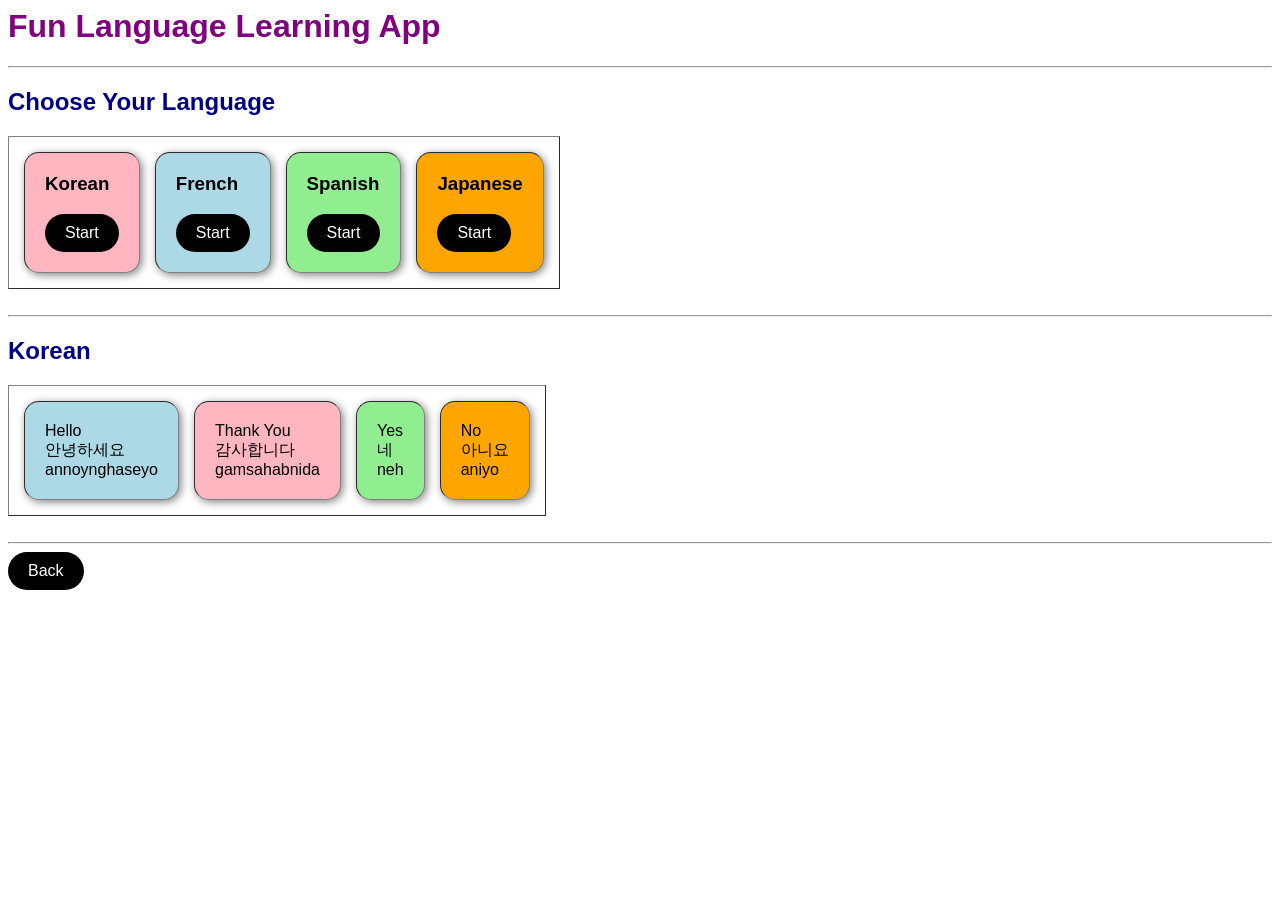
==== Lag1.html @ 2fad4733 "edit lag1" ====
<html>
<head>    
<h1> Fun Language Learning App </h1>
<link rel="stylesheet" href="style.css"
</head>
<hr>

<h2>Choose Your Language </h2>

<table border="1" cellpadding="20">
<tr>

<td bgcolor="lightpink">
<h3> Korean</h3>
<a href="Lag1.html">
<button>Start</button>
</a>
</td>

<td bgcolor="lightblue">
<h3> French</h3>
<a href="Lag2.html">
<button>Start</button>
</a>
</td>

<td bgcolor="lightgreen">
<h3> Spanish</h3>
<a href="Lag3.html">
<button>Start</button>
</a>
</td>

<td bgcolor="orange">
<h3> Japanese</h3>
<a href="Lag4.html">
<button>Start</button>
</a>
</td>

</tr>
</table>

<br>

<hr>

<h2 id="korean"> Korean</h2>

<table border="1" cellpadding="15">
<tr>
<td bgcolor="lightblue">Hello<br>안녕하세요<br>annoynghaseyo</td>
<td bgcolor="lightpink">Thank You<br>감사합니다<br>gamsahabnida</td>
<td bgcolor="lightgreen">Yes<br>네<br>neh</td>
<td bgcolor="orange">No<br>아니요<br>aniyo</td>
</tr>
</table>

<br>

<hr>

<a href="index.html"><button>Back</button></a>
</html>
---- style.css ----
body{
font-family: Arial, sans-serif;
}


td{
border-radius: 15px;
padding: 20px;
box-shadow: 2px 2px 8px gray;
transition: 0.3s;
}

td:hover{
transform: scale(1.05);
background-color: white;
}

table{
border-collapse: separate;
border-spacing: 15px;
}
button{
padding: 10px 20px;
border-radius: 20px;
border: none;
background-color: black;
color: white;
font-size: 16px;
cursor: pointer;
}

button:hover{
background-color: purple;
color: white;
}

h1{
color: purple;
}

h2{
color: darkblue;
}

footer{
margin-top: 20px;
}
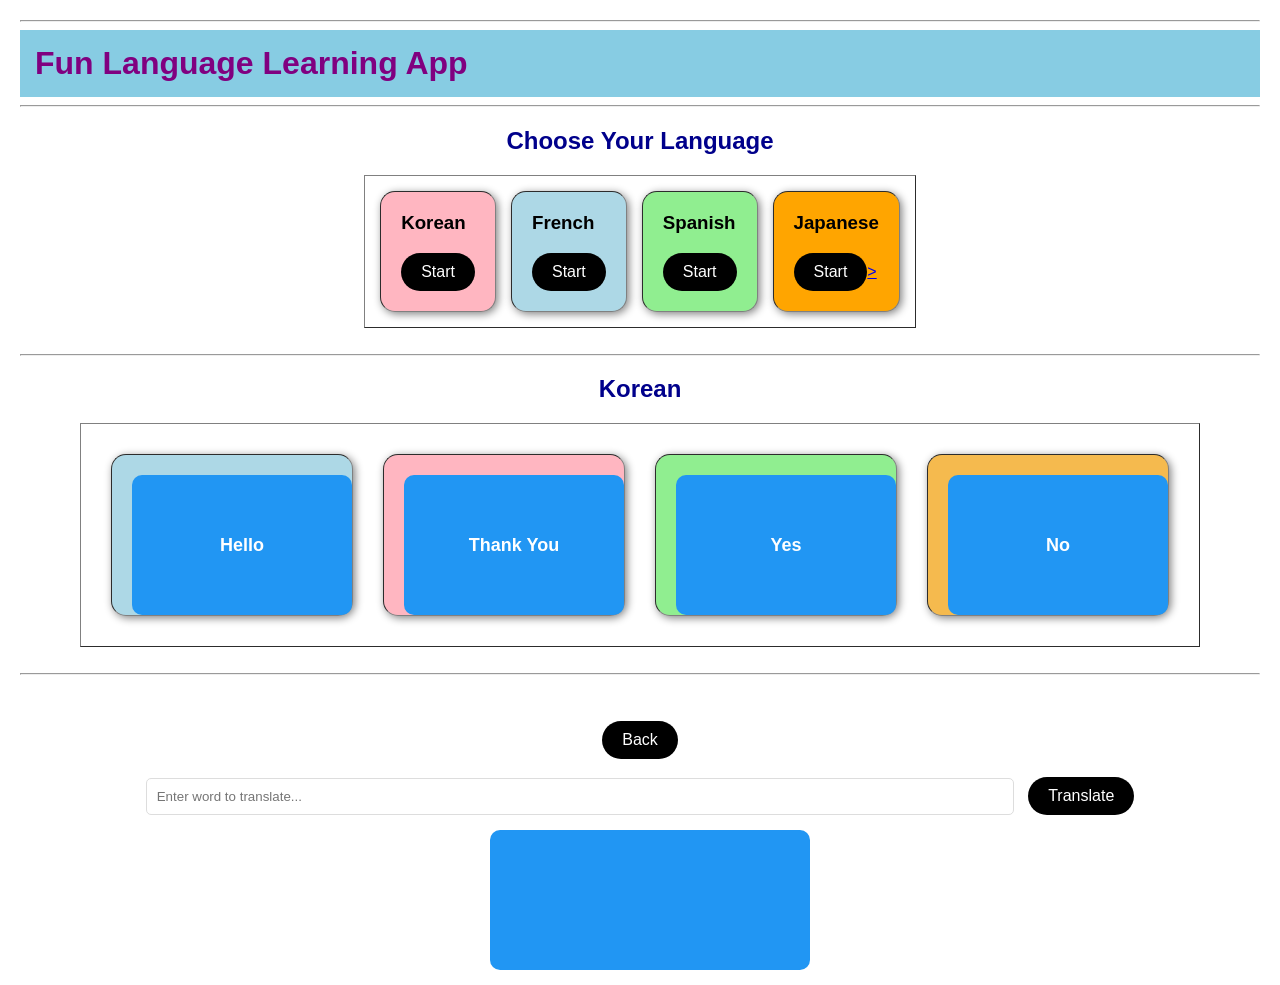
==== commit ded20d53: "update index file" ====
--- a/Lag1.html
+++ b/Lag1.html
@@ -1,64 +1,119 @@
 <html>
-<head>    
-<h1> Fun Language Learning App </h1>
-<link rel="stylesheet" href="style.css"
+<hr>
+<head>
+    <title>Korean Learning</title>
+    <h1> Fun Language Learning App </h1>
+    <link rel="stylesheet" href="style.css">
 </head>
 <hr>
 
-<h2>Choose Your Language </h2>
+<body>
+<center>
+    <h2>Choose Your Language </h2>
 
-<table border="1" cellpadding="20">
-<tr>
+    <table border="1" cellpadding="20">
+        <tr>
 
-<td bgcolor="lightpink">
-<h3> Korean</h3>
-<a href="Lag1.html">
-<button>Start</button>
-</a>
-</td>
+            <td bgcolor="lightpink">
+                <h3> Korean</h3>
+                <a href="Lag1.html"><button>Start</button></a>
+            </td>
 
-<td bgcolor="lightblue">
-<h3> French</h3>
-<a href="Lag2.html">
-<button>Start</button>
-</a>
-</td>
+            <td bgcolor="lightblue">
+                <h3> French</h3>
+                <a href="Lag2.html"><button>Start</button></a>
+            </td>
 
-<td bgcolor="lightgreen">
-<h3> Spanish</h3>
-<a href="Lag3.html">
-<button>Start</button>
-</a>
-</td>
+            <td bgcolor="lightgreen">
+                <h3> Spanish</h3>
+                <a href="Lag3.html"><button>Start</button></a>
+            </td>
 
-<td bgcolor="orange">
-<h3> Japanese</h3>
-<a href="Lag4.html">
-<button>Start</button>
-</a>
-</td>
+            <td bgcolor="orange">
+                <h3> Japanese</h3>
+                <a href="Lag4.html"><button>Start</button>>
+            </td>
 
-</tr>
-</table>
+        </tr>
+    </table>
 
-<br>
+    <br>
 
-<hr>
+    <hr>
 
-<h2 id="korean"> Korean</h2>
+    <h2 id="korean"> Korean</h2>
 
-<table border="1" cellpadding="15">
-<tr>
-<td bgcolor="lightblue">Hello<br>안녕하세요<br>annoynghaseyo</td>
-<td bgcolor="lightpink">Thank You<br>감사합니다<br>gamsahabnida</td>
-<td bgcolor="lightgreen">Yes<br>네<br>neh</td>
-<td bgcolor="orange">No<br>아니요<br>aniyo</td>
-</tr>
-</table>
+    <table border="1" cellpadding="15">
+        <tr>
+            <td class="flip-card1">
 
-<br>
+                <div class="flip-card-inner">
+                    <div class="flip-card-front">Hello</div>
+                    <div class="flip-card-back">안녕하세요 (Annyeonghaseyo)</div>
+                </div>
 
-<hr>
+            </td>
+            <td class="flip-card2">
 
-<a href="index.html"><button>Back</button></a>
+                <div class="flip-card-inner">
+                    <div class="flip-card-front">Thank You</div>
+                    <div class="flip-card-back">감사합니다 (Gamsahamnida)</div>
+                </div>
+
+            </td>
+            <td class="flip-card3">
+
+                <div class="flip-card-inner">
+                    <div class="flip-card-front">Yes</div>
+                    <div class="flip-card-back">네 (neh)</div>
+                </div>
+
+            </td>
+            <td class="flip-card4">
+
+                <div class="flip-card-inner">
+                    <div class="flip-card-front">No</div>
+                    <div class="flip-card-back">아니요 (aniyo)</div>
+                </div>
+
+            </td>
+        </tr>
+    </table>
+
+    <br>
+
+    <hr>
+
+    <div class="translation-section">
+
+        <br>
+
+        <a href="index.html"><button class="back-btn">Back</button></a>
+        <br><br>
+    </div>
+
+    <div>
+        <input type="text" id="inputText" placeholder="Enter word to translate...">
+        <button onclick="translateText()">Translate</button>
+
+    </div>
+
+    <div class="container">
+        <div class="flip-card">
+            <div class="flip-card-inner">
+                <div class="flip-card-front">
+                    <P id="frontText"></P>
+                </div>
+                <div class="flip-card-back">
+                    <p id="output"></p>
+                </div>
+            </div>
+        </div>
+    </div>
+
+
+    <script src="script.js"></script>
+</center>
+</body>
+
 </html>
--- a/style.css
+++ b/style.css
@@ -1,47 +1,190 @@
-body{
-font-family: Arial, sans-serif;
+body {
+  font-family: Arial, sans-serif;
+  margin: 20px;
+}
+
+h1 {
+  margin-bottom: 20px;
+  background: rgb(135, 204, 227);
+  padding: 15px;
+  margin: 0;
+}
+
+td {
+  border-radius: 15px;
+  padding: 20px;
+  box-shadow: 2px 2px 8px gray;
+  transition: 0.3s;
+}
+
+td:hover {
+  transform: scale(1.05);
+  background-color: white;
+}
+
+table {
+  border-collapse: separate;
+  border-spacing: 15px;
+}
+button {
+  padding: 10px 20px;
+  border-radius: 20px;
+  border: none;
+  background-color: black;
+  color: white;
+  font-size: 16px;
+  cursor: pointer;
+}
+
+button:hover {
+  background-color: purple;
+  color: white;
+}
+
+h1 {
+  color: purple;
+}
+
+h2 {
+  color: darkblue;
+}
+
+footer {
+  margin-top: 20px;
 }
 
 
-td{
-border-radius: 15px;
-padding: 20px;
-box-shadow: 2px 2px 8px gray;
-transition: 0.3s;
+/* Flip Card */
+.flip-card,.flip-card1,.flip-card2,.flip-card3,.flip-card4{
+  background-color: transparent;
+  width: 200px;
+  height: 120px;
+  perspective: 1000px;
+  display: inline-block;
+  margin: 15px;
+  cursor: pointer;
 }
 
-td:hover{
-transform: scale(1.05);
-background-color: white;
+.flip-card1 {
+  background: lightblue;
 }
 
-table{
-border-collapse: separate;
-border-spacing: 15px;
-}
-button{
-padding: 10px 20px;
-border-radius: 20px;
-border: none;
-background-color: black;
-color: white;
-font-size: 16px;
-cursor: pointer;
+.flip-card2 {
+  background: lightpink;
 }
 
-button:hover{
-background-color: purple;
-color: white;
+.flip-card3 {
+  background: lightgreen;
 }
 
-h1{
-color: purple;
+.flip-card4 {
+  background: rgb(245, 186, 78);
 }
 
-h2{
-color: darkblue;
+.flip-card {
+  width: 300px;
 }
 
-footer{
-margin-top: 20px;
-}+
+.flip-card-inner {
+  position: relative;
+  width: 100%;
+  height: 100%;
+  transition: transform 0.6s;
+  transform-style: preserve-3d;
+}
+
+.flip-card:hover .flip-card-inner {
+  transform: rotateY(180deg);
+}
+
+.flip-card1:hover .flip-card-inner {
+  transform: rotateY(180deg);
+}
+
+.flip-card2:hover .flip-card-inner {
+  transform: rotateY(180deg);
+}
+
+.flip-card3:hover .flip-card-inner {
+  transform: rotateY(180deg);
+}
+
+.flip-card4:hover .flip-card-inner {
+  transform: rotateY(180deg);
+}
+
+.flip-card-front,
+.flip-card-back {
+  position: absolute;
+  width: 100%;
+  height: 100%;
+  backface-visibility: hidden;
+  border-radius: 10px;
+  display: flex;
+  align-items: center;
+  justify-content: center;
+  font-size: 18px;
+  font-weight: bold;
+  padding: 10px;
+  text-align: center;
+}
+
+.flip-card-front p,
+.flip-card-back p {
+  margin: 0;
+  word-wrap: break-word;
+  height: auto;
+}
+
+.flip-card-front {
+  background: #2196f3;
+  color: white;
+}
+
+.flip-card-back {
+  background: #ff9800;
+  color: white;
+  transform: rotateY(180deg);
+  text-wrap: normal;
+}
+
+.back-btn {
+  margin-top: 20px;
+}
+
+.translate-box {
+  margin: 30px auto;
+  padding: 20px;
+  max-width: 500px;
+  background: white;
+  border-radius: 10px;
+  box-shadow: 0 4px 10px rgba(0, 0, 0, 0.1);
+}
+
+#inputText {
+  padding: 10px;
+  width: 70%;
+  margin-right: 10px;
+  border: 1px solid #ddd;
+  border-radius: 5px;
+}
+
+#languageSelect {
+  padding: 10px;
+  margin-right: 10px;
+  border: 1px solid #ddd;
+  border-radius: 5px;
+}
+
+#output {
+  margin-top: 15px;
+  font-size: 16px;
+  color: #333;
+  padding: 10px;
+}
+.flip-card-back button {
+  margin-top: 5px;
+  padding: 6px 12px;
+  font-size: 14px;
+}
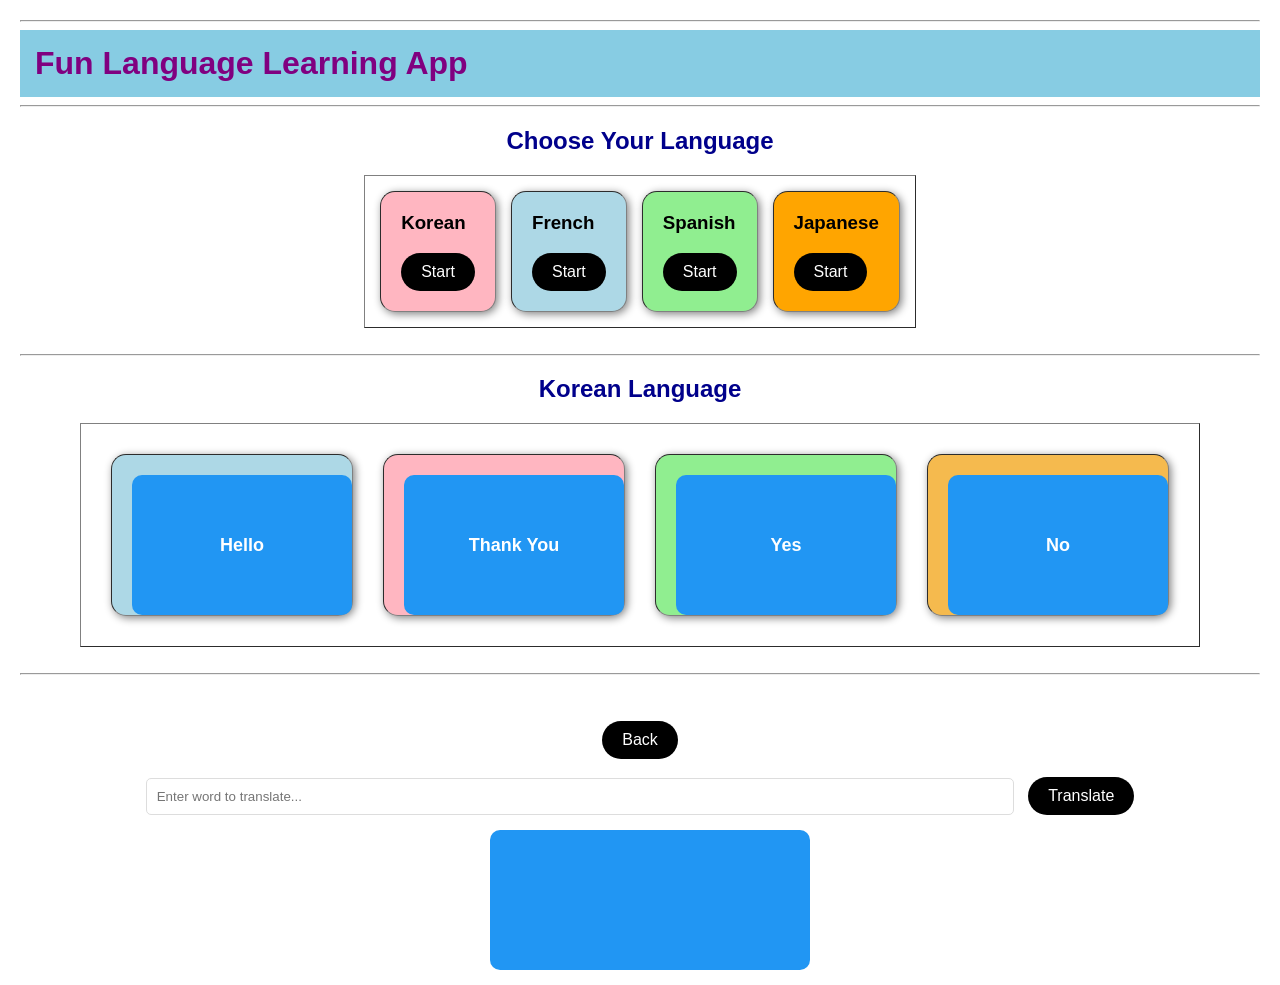
==== commit 2688f7a7: "make some changes" ====
--- a/Lag1.html
+++ b/Lag1.html
@@ -1,5 +1,6 @@
 <html>
 <hr>
+
 <head>
     <title>Korean Learning</title>
     <h1> Fun Language Learning App </h1>
@@ -8,112 +9,112 @@
 <hr>
 
 <body>
-<center>
-    <h2>Choose Your Language </h2>
+    <center>
+        <h2>Choose Your Language </h2>
 
-    <table border="1" cellpadding="20">
-        <tr>
+        <table border="1" cellpadding="20">
+            <tr>
 
-            <td bgcolor="lightpink">
-                <h3> Korean</h3>
-                <a href="Lag1.html"><button>Start</button></a>
-            </td>
+                <td bgcolor="lightpink">
+                    <h3> Korean</h3>
+                    <a href="Lag1.html"><button>Start</button></a>
+                </td>
 
-            <td bgcolor="lightblue">
-                <h3> French</h3>
-                <a href="Lag2.html"><button>Start</button></a>
-            </td>
+                <td bgcolor="lightblue">
+                    <h3> French</h3>
+                    <a href="Lag2.html"><button>Start</button></a>
+                </td>
 
-            <td bgcolor="lightgreen">
-                <h3> Spanish</h3>
-                <a href="Lag3.html"><button>Start</button></a>
-            </td>
+                <td bgcolor="lightgreen">
+                    <h3> Spanish</h3>
+                    <a href="Lag3.html"><button>Start</button></a>
+                </td>
 
-            <td bgcolor="orange">
-                <h3> Japanese</h3>
-                <a href="Lag4.html"><button>Start</button>>
-            </td>
+                <td bgcolor="orange">
+                    <h3> Japanese</h3>
+                    <a href="Lag4.html"><button>Start</button></a>
+                </td>
 
-        </tr>
-    </table>
-
-    <br>
-
-    <hr>
-
-    <h2 id="korean"> Korean</h2>
-
-    <table border="1" cellpadding="15">
-        <tr>
-            <td class="flip-card1">
-
-                <div class="flip-card-inner">
-                    <div class="flip-card-front">Hello</div>
-                    <div class="flip-card-back">안녕하세요 (Annyeonghaseyo)</div>
-                </div>
-
-            </td>
-            <td class="flip-card2">
-
-                <div class="flip-card-inner">
-                    <div class="flip-card-front">Thank You</div>
-                    <div class="flip-card-back">감사합니다 (Gamsahamnida)</div>
-                </div>
-
-            </td>
-            <td class="flip-card3">
-
-                <div class="flip-card-inner">
-                    <div class="flip-card-front">Yes</div>
-                    <div class="flip-card-back">네 (neh)</div>
-                </div>
-
-            </td>
-            <td class="flip-card4">
-
-                <div class="flip-card-inner">
-                    <div class="flip-card-front">No</div>
-                    <div class="flip-card-back">아니요 (aniyo)</div>
-                </div>
-
-            </td>
-        </tr>
-    </table>
-
-    <br>
-
-    <hr>
-
-    <div class="translation-section">
+            </tr>
+        </table>
 
         <br>
 
-        <a href="index.html"><button class="back-btn">Back</button></a>
-        <br><br>
-    </div>
+        <hr>
 
-    <div>
-        <input type="text" id="inputText" placeholder="Enter word to translate...">
-        <button onclick="translateText()">Translate</button>
+        <h2 id="korean">Korean Language</h2>
 
-    </div>
+        <table border="1" cellpadding="15">
+            <tr>
+                <td class="flip-card1">
 
-    <div class="container">
-        <div class="flip-card">
-            <div class="flip-card-inner">
-                <div class="flip-card-front">
-                    <P id="frontText"></P>
-                </div>
-                <div class="flip-card-back">
-                    <p id="output"></p>
+                    <div class="flip-card-inner">
+                        <div class="flip-card-front">Hello</div>
+                        <div class="flip-card-back">안녕하세요 (Annyeonghaseyo)</div>
+                    </div>
+
+                </td>
+                <td class="flip-card2">
+
+                    <div class="flip-card-inner">
+                        <div class="flip-card-front">Thank You</div>
+                        <div class="flip-card-back">감사합니다 (Gamsahamnida)</div>
+                    </div>
+
+                </td>
+                <td class="flip-card3">
+
+                    <div class="flip-card-inner">
+                        <div class="flip-card-front">Yes</div>
+                        <div class="flip-card-back">네 (neh)</div>
+                    </div>
+
+                </td>
+                <td class="flip-card4">
+
+                    <div class="flip-card-inner">
+                        <div class="flip-card-front">No</div>
+                        <div class="flip-card-back">아니요 (aniyo)</div>
+                    </div>
+
+                </td>
+            </tr>
+        </table>
+
+        <br>
+
+        <hr>
+
+        <div class="translation-section">
+
+            <br>
+
+            <a href="index.html"><button class="back-btn">Back</button></a>
+            <br><br>
+        </div>
+
+        <div>
+            <input type="text" id="inputText" placeholder="Enter word to translate...">
+            <button onclick="translateText()">Translate</button>
+
+        </div>
+
+        <div class="container">
+            <div class="flip-card">
+                <div class="flip-card-inner">
+                    <div class="flip-card-front">
+                        <P id="frontText"></P>
+                    </div>
+                    <div class="flip-card-back">
+                        <p id="output"></p>
+                    </div>
                 </div>
             </div>
         </div>
-    </div>
 
 
-    <script src="script.js"></script>
-</center>
+        <script src="script.js"></script>
+    </center>
 </body>
 
 </html>
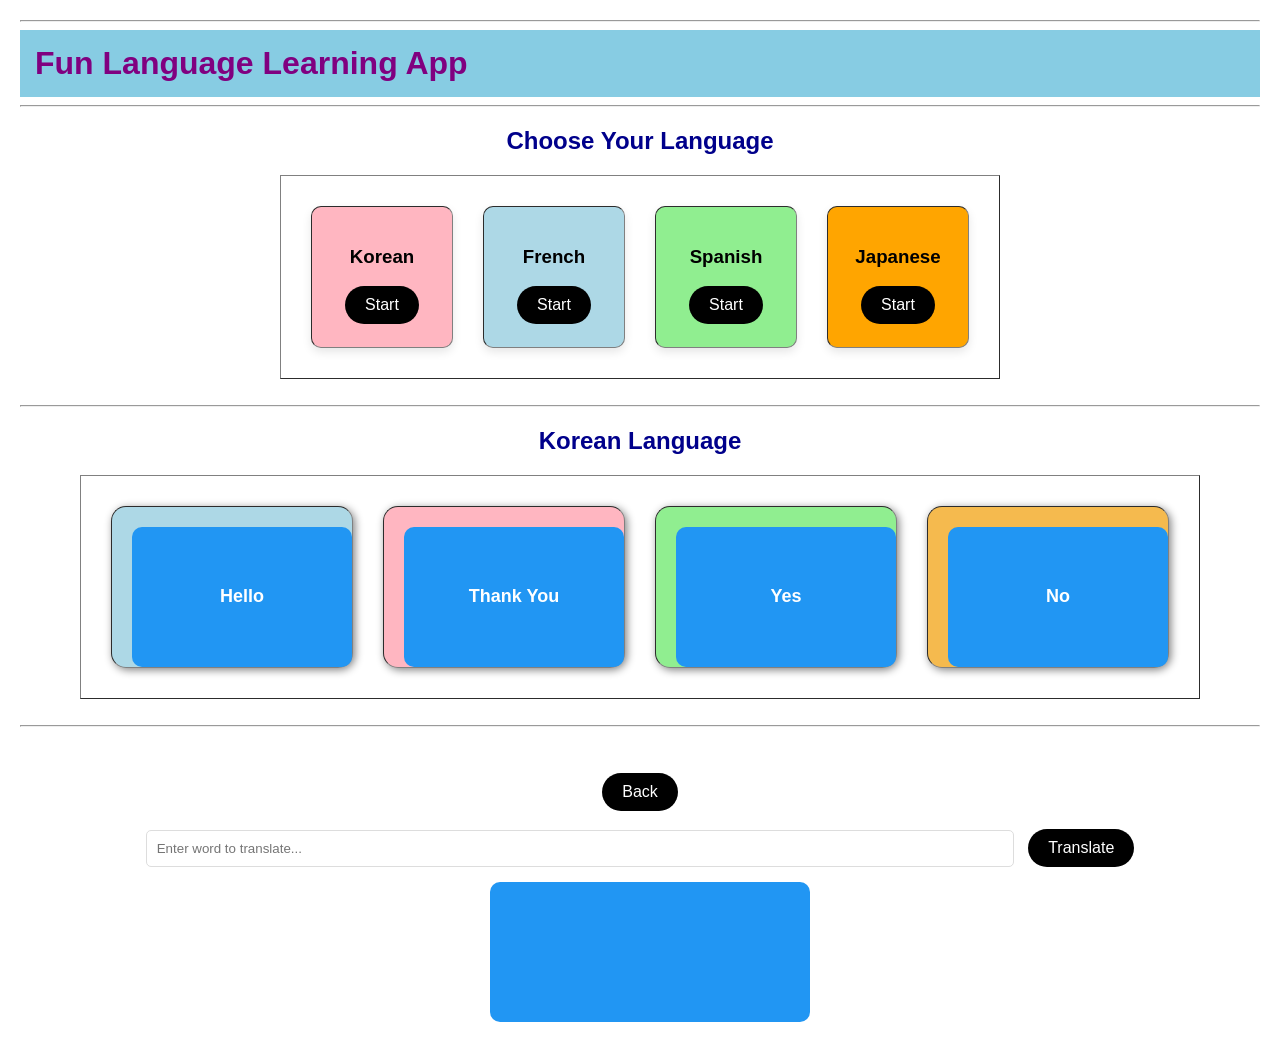
==== commit 8a505973: "add styling" ====
--- a/Lag1.html
+++ b/Lag1.html
@@ -14,27 +14,25 @@
 
         <table border="1" cellpadding="20">
             <tr>
-
-                <td bgcolor="lightpink">
-                    <h3> Korean</h3>
+                <td class="lang-card1" align="center">
+                    <h3>Korean</h3>
                     <a href="Lag1.html"><button>Start</button></a>
                 </td>
 
-                <td bgcolor="lightblue">
-                    <h3> French</h3>
+                <td class="lang-card2" align="center">
+                    <h3>French</h3>
                     <a href="Lag2.html"><button>Start</button></a>
                 </td>
 
-                <td bgcolor="lightgreen">
-                    <h3> Spanish</h3>
+                <td class="lang-card3" align="center">
+                    <h3>Spanish</h3>
                     <a href="Lag3.html"><button>Start</button></a>
                 </td>
 
-                <td bgcolor="orange">
-                    <h3> Japanese</h3>
+                <td class="lang-card4" align="center">
+                    <h3>Japanese</h3>
                     <a href="Lag4.html"><button>Start</button></a>
                 </td>
-
             </tr>
         </table>
 
@@ -42,7 +40,7 @@
 
         <hr>
 
-        <h2 id="korean">Korean Language</h2>
+        <h2 id="Korean">Korean Language</h2>
 
         <table border="1" cellpadding="15">
             <tr>
--- a/style.css
+++ b/style.css
@@ -51,6 +51,29 @@
 
 footer {
   margin-top: 20px;
+}
+
+/* Language Cards */
+.lang-card1,.lang-card2,.lang-card3,.lang-card4 {
+  display: inline-block;
+  padding: 20px;
+  height: 100px;
+  width: 100px;
+  margin: 15px;
+  border-radius: 10px;
+  box-shadow: 0 4px 10px rgba(0, 0, 0, 0.1);
+}
+.lang-card1 {
+  background: lightpink;
+}
+.lang-card2 {
+  background: lightblue;
+}
+.lang-card3 {
+  background: lightgreen;
+}
+.lang-card4 {
+  background: orange;
 }
 
 
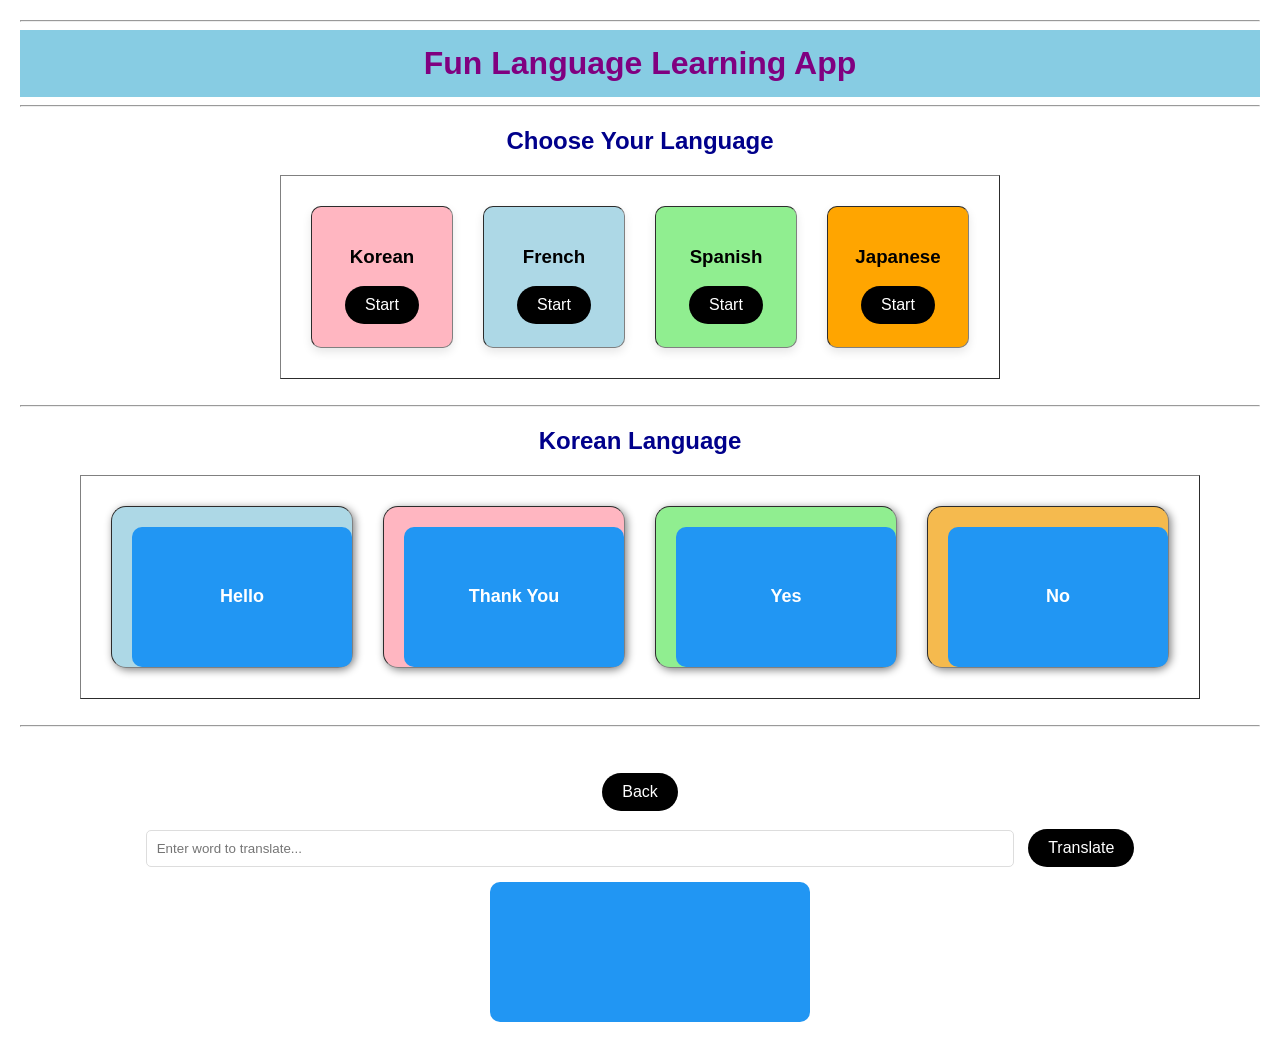
==== commit 44fbbcc7: "add all edited files" ====
--- a/Lag1.html
+++ b/Lag1.html
@@ -1,15 +1,16 @@
 <html>
-<hr>
 
 <head>
+    <meta charset="UTF-8">
     <title>Korean Learning</title>
-    <h1> Fun Language Learning App </h1>
     <link rel="stylesheet" href="style.css">
 </head>
-<hr>
 
 <body>
     <center>
+        <hr>
+        <h1> Fun Language Learning App </h1>
+        <hr>
         <h2>Choose Your Language </h2>
 
         <table border="1" cellpadding="20">
@@ -45,36 +46,28 @@
         <table border="1" cellpadding="15">
             <tr>
                 <td class="flip-card1">
-
                     <div class="flip-card-inner">
                         <div class="flip-card-front">Hello</div>
                         <div class="flip-card-back">안녕하세요 (Annyeonghaseyo)</div>
                     </div>
-
                 </td>
                 <td class="flip-card2">
-
                     <div class="flip-card-inner">
                         <div class="flip-card-front">Thank You</div>
                         <div class="flip-card-back">감사합니다 (Gamsahamnida)</div>
                     </div>
-
                 </td>
                 <td class="flip-card3">
-
                     <div class="flip-card-inner">
                         <div class="flip-card-front">Yes</div>
                         <div class="flip-card-back">네 (neh)</div>
                     </div>
-
                 </td>
                 <td class="flip-card4">
-
                     <div class="flip-card-inner">
                         <div class="flip-card-front">No</div>
                         <div class="flip-card-back">아니요 (aniyo)</div>
                     </div>
-
                 </td>
             </tr>
         </table>
@@ -84,9 +77,7 @@
         <hr>
 
         <div class="translation-section">
-
             <br>
-
             <a href="index.html"><button class="back-btn">Back</button></a>
             <br><br>
         </div>
@@ -94,14 +85,13 @@
         <div>
             <input type="text" id="inputText" placeholder="Enter word to translate...">
             <button onclick="translateText()">Translate</button>
-
         </div>
 
         <div class="container">
             <div class="flip-card">
                 <div class="flip-card-inner">
                     <div class="flip-card-front">
-                        <P id="frontText"></P>
+                        <p id="frontText"></p>
                     </div>
                     <div class="flip-card-back">
                         <p id="output"></p>
@@ -110,9 +100,8 @@
             </div>
         </div>
 
-
         <script src="script.js"></script>
     </center>
 </body>
 
-</html>+</html>
--- a/style.css
+++ b/style.css
@@ -54,7 +54,10 @@
 }
 
 /* Language Cards */
-.lang-card1,.lang-card2,.lang-card3,.lang-card4 {
+.lang-card1,
+.lang-card2,
+.lang-card3,
+.lang-card4 {
   display: inline-block;
   padding: 20px;
   height: 100px;
@@ -76,9 +79,12 @@
   background: orange;
 }
 
-
 /* Flip Card */
-.flip-card,.flip-card1,.flip-card2,.flip-card3,.flip-card4{
+.flip-card,
+.flip-card1,
+.flip-card2,
+.flip-card3,
+.flip-card4 {
   background-color: transparent;
   width: 200px;
   height: 120px;
@@ -107,7 +113,6 @@
 .flip-card {
   width: 300px;
 }
-
 
 .flip-card-inner {
   position: relative;
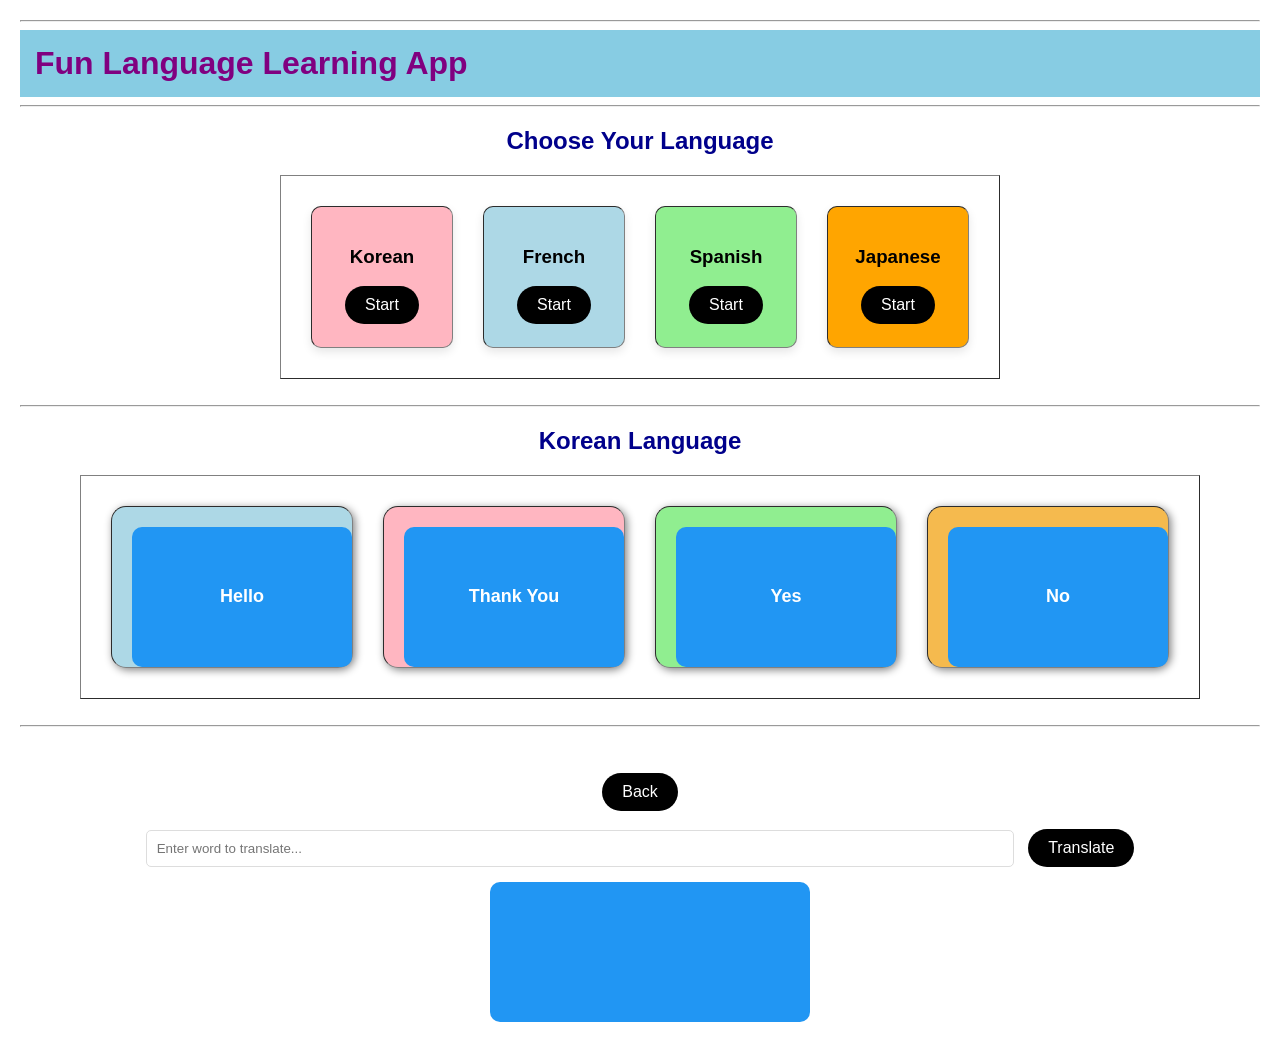
==== commit 4741723e: "add all edited file" ====
--- a/Lag1.html
+++ b/Lag1.html
@@ -1,16 +1,15 @@
 <html>
+<hr>
 
 <head>
-    <meta charset="UTF-8">
     <title>Korean Learning</title>
+    <h1> Fun Language Learning App </h1>
     <link rel="stylesheet" href="style.css">
 </head>
+<hr>
 
 <body>
     <center>
-        <hr>
-        <h1> Fun Language Learning App </h1>
-        <hr>
         <h2>Choose Your Language </h2>
 
         <table border="1" cellpadding="20">
@@ -46,28 +45,36 @@
         <table border="1" cellpadding="15">
             <tr>
                 <td class="flip-card1">
+
                     <div class="flip-card-inner">
                         <div class="flip-card-front">Hello</div>
                         <div class="flip-card-back">안녕하세요 (Annyeonghaseyo)</div>
                     </div>
+
                 </td>
                 <td class="flip-card2">
+
                     <div class="flip-card-inner">
                         <div class="flip-card-front">Thank You</div>
                         <div class="flip-card-back">감사합니다 (Gamsahamnida)</div>
                     </div>
+
                 </td>
                 <td class="flip-card3">
+
                     <div class="flip-card-inner">
                         <div class="flip-card-front">Yes</div>
                         <div class="flip-card-back">네 (neh)</div>
                     </div>
+
                 </td>
                 <td class="flip-card4">
+
                     <div class="flip-card-inner">
                         <div class="flip-card-front">No</div>
                         <div class="flip-card-back">아니요 (aniyo)</div>
                     </div>
+
                 </td>
             </tr>
         </table>
@@ -77,7 +84,9 @@
         <hr>
 
         <div class="translation-section">
+
             <br>
+
             <a href="index.html"><button class="back-btn">Back</button></a>
             <br><br>
         </div>
@@ -85,13 +94,14 @@
         <div>
             <input type="text" id="inputText" placeholder="Enter word to translate...">
             <button onclick="translateText()">Translate</button>
+
         </div>
 
         <div class="container">
             <div class="flip-card">
                 <div class="flip-card-inner">
                     <div class="flip-card-front">
-                        <p id="frontText"></p>
+                        <P id="frontText"></P>
                     </div>
                     <div class="flip-card-back">
                         <p id="output"></p>
@@ -100,8 +110,9 @@
             </div>
         </div>
 
+
         <script src="script.js"></script>
     </center>
 </body>
 
-</html>
+</html>
--- a/style.css
+++ b/style.css
@@ -54,10 +54,7 @@
 }
 
 /* Language Cards */
-.lang-card1,
-.lang-card2,
-.lang-card3,
-.lang-card4 {
+.lang-card1,.lang-card2,.lang-card3,.lang-card4 {
   display: inline-block;
   padding: 20px;
   height: 100px;
@@ -79,12 +76,9 @@
   background: orange;
 }
 
+
 /* Flip Card */
-.flip-card,
-.flip-card1,
-.flip-card2,
-.flip-card3,
-.flip-card4 {
+.flip-card,.flip-card1,.flip-card2,.flip-card3,.flip-card4{
   background-color: transparent;
   width: 200px;
   height: 120px;
@@ -113,6 +107,7 @@
 .flip-card {
   width: 300px;
 }
+
 
 .flip-card-inner {
   position: relative;
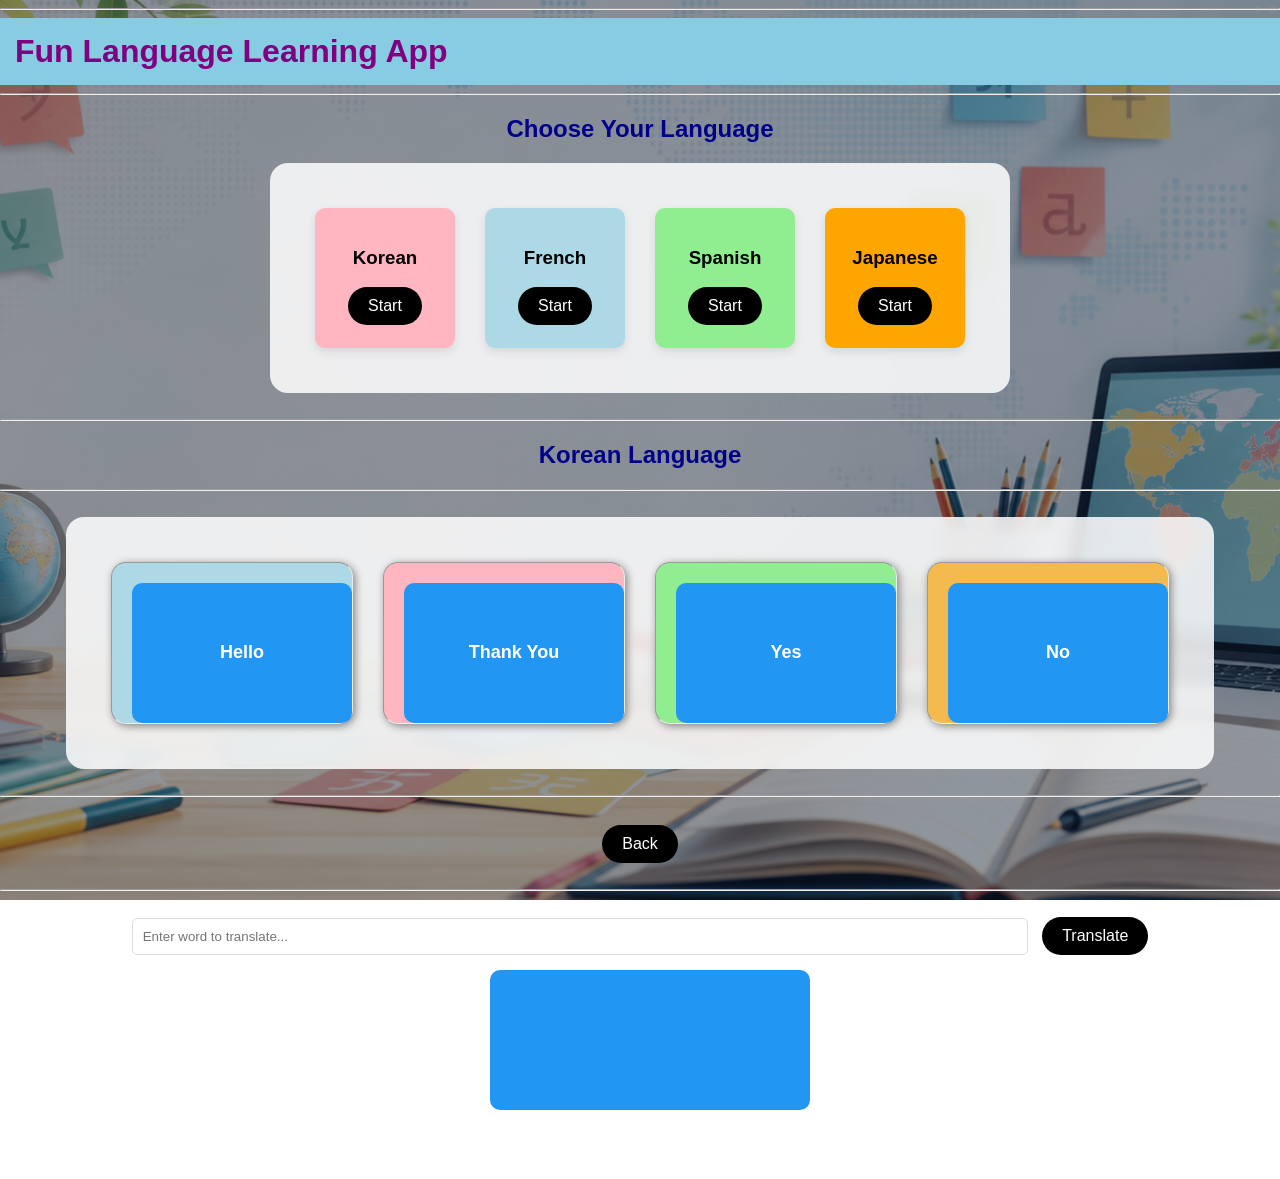
==== commit 43d95bcc: "make some changes in all files" ====
--- a/Lag1.html
+++ b/Lag1.html
@@ -13,7 +13,7 @@
         <h2>Choose Your Language </h2>
 
         <table border="1" cellpadding="20">
-            <tr>
+            <tr align="center">
                 <td class="lang-card1" align="center">
                     <h3>Korean</h3>
                     <a href="Lag1.html"><button>Start</button></a>
@@ -42,8 +42,10 @@
 
         <h2 id="Korean">Korean Language</h2>
 
+        <hr><br>
+
         <table border="1" cellpadding="15">
-            <tr>
+            <tr  align="center">
                 <td class="flip-card1">
 
                     <div class="flip-card-inner">
@@ -85,19 +87,22 @@
 
         <div class="translation-section">
 
-            <br>
+
 
             <a href="index.html"><button class="back-btn">Back</button></a>
             <br><br>
         </div>
 
-        <div>
+        <hr>
+        <br>
+
+        <div  align="center">
             <input type="text" id="inputText" placeholder="Enter word to translate...">
             <button onclick="translateText()">Translate</button>
 
         </div>
 
-        <div class="container">
+        <div class="container"  align="center">
             <div class="flip-card">
                 <div class="flip-card-inner">
                     <div class="flip-card-front">
@@ -110,9 +115,14 @@
             </div>
         </div>
 
-
         <script src="script.js"></script>
     </center>
+    <br>
+
+    <footer align="center">
+        <h2>@ CS25057 - Vedshri Lohe</h2>
+    </footer>
 </body>
 
+
 </html>
--- a/style.css
+++ b/style.css
@@ -1,6 +1,15 @@
 body {
   font-family: Arial, sans-serif;
   margin: 20px;
+
+  margin: 0;
+  min-height: 100vh;
+  background: linear-gradient(rgba(10, 25, 47, 0.45), rgba(10, 25, 47, 0.45)),
+              url("language-bg.png");
+  background-size: cover;
+  background-position: center;
+  background-attachment: fixed;
+  font-family: Arial, sans-serif;
 }
 
 h1 {
@@ -8,6 +17,20 @@
   background: rgb(135, 204, 227);
   padding: 15px;
   margin: 0;
+  color: purple;
+}
+
+header h1 {
+  color: white;
+  background: transparent;
+  font-size: 42px;
+  padding-top: 35px;
+  text-shadow: 2px 2px 8px black;
+}
+
+h2 {
+  color: darkblue;
+  /*text-shadow: 1px 1px 5px black;*/
 }
 
 td {
@@ -25,7 +48,13 @@
 table {
   border-collapse: separate;
   border-spacing: 15px;
-}
+  background: rgba(255, 255, 255, 0.85);
+  border-radius: 18px;
+  padding: 15px;
+  border: none;
+  backdrop-filter: blur(6px);
+}
+
 button {
   padding: 10px 20px;
   border-radius: 20px;
@@ -41,20 +70,28 @@
   color: white;
 }
 
-h1 {
-  color: purple;
-}
-
-h2 {
-  color: darkblue;
-}
-
 footer {
   margin-top: 20px;
 }
 
+footer h2 {
+  color: white;
+  font-size: 18px;
+}
+
+.tagline {
+  color: white;
+  font-size: 20px;
+  margin-bottom: 25px;
+  text-shadow: 1px 1px 5px black;
+}
+
+
 /* Language Cards */
-.lang-card1,.lang-card2,.lang-card3,.lang-card4 {
+.lang-card1,
+.lang-card2,
+.lang-card3,
+.lang-card4 {
   display: inline-block;
   padding: 20px;
   height: 100px;
@@ -62,7 +99,11 @@
   margin: 15px;
   border-radius: 10px;
   box-shadow: 0 4px 10px rgba(0, 0, 0, 0.1);
-}
+  border: none;
+  transition: 0.3s;
+}
+
+
 .lang-card1 {
   background: lightpink;
 }
@@ -76,9 +117,12 @@
   background: orange;
 }
 
-
 /* Flip Card */
-.flip-card,.flip-card1,.flip-card2,.flip-card3,.flip-card4{
+.flip-card,
+.flip-card1,
+.flip-card2,
+.flip-card3,
+.flip-card4 {
   background-color: transparent;
   width: 200px;
   height: 120px;
@@ -88,6 +132,13 @@
   cursor: pointer;
 }
 
+.lang-card1:hover,
+.lang-card2:hover,
+.lang-card3:hover,
+.lang-card4:hover {
+  transform: translateY(-8px) scale(1.05);
+}
+
 .flip-card1 {
   background: lightblue;
 }
@@ -107,7 +158,6 @@
 .flip-card {
   width: 300px;
 }
-
 
 .flip-card-inner {
   position: relative;
